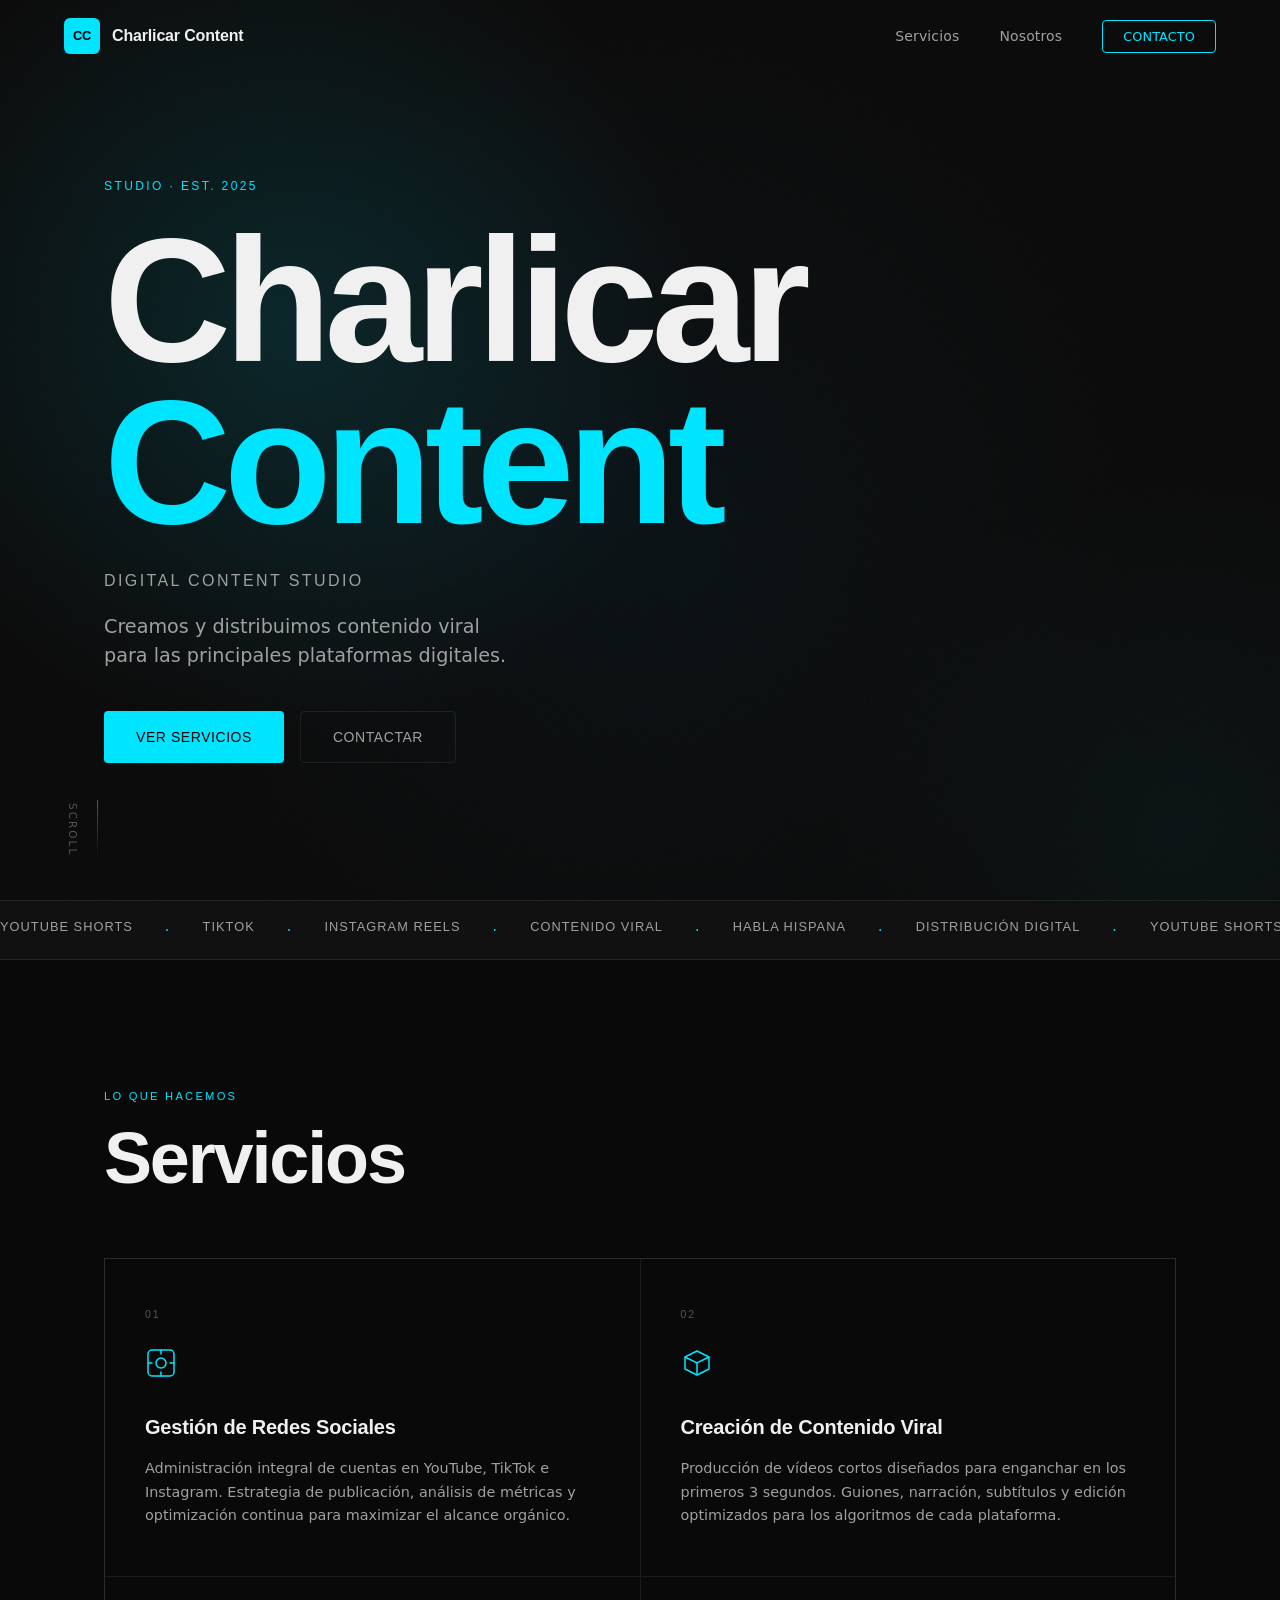
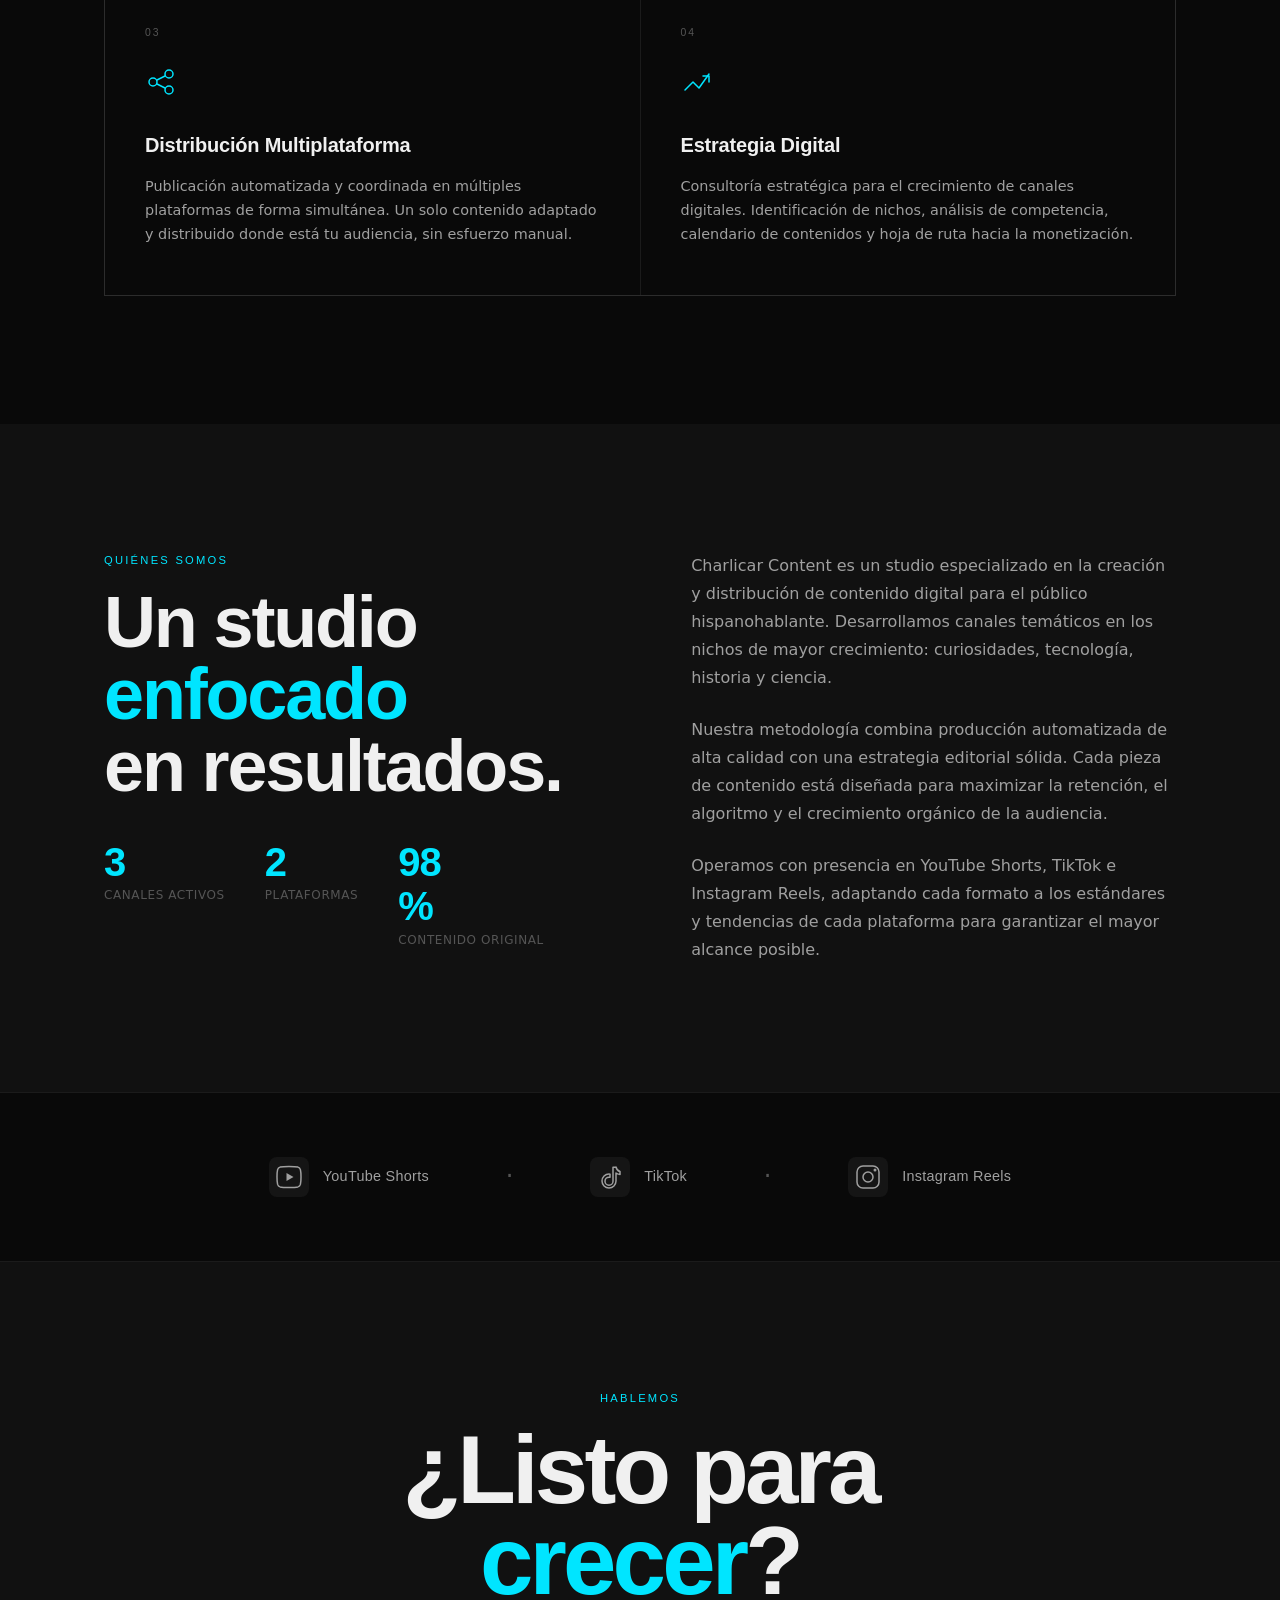
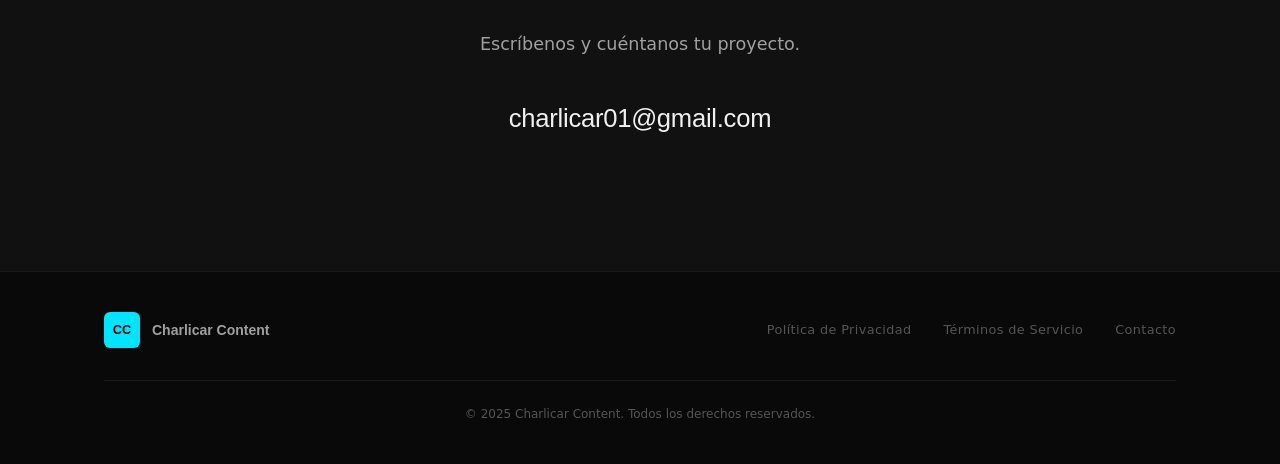
==== charlicar-content/index.html @ 272597f2 "Add files via upload Add files" ====
<!DOCTYPE html>
<html lang="es">
<head>
  <meta charset="UTF-8" />
  <meta name="viewport" content="width=device-width, initial-scale=1.0" />
  <title>Charlicar Content — Digital Content Studio</title>
  <meta name="description" content="Charlicar Content es un studio especializado en creación y distribución de contenido digital viral para las principales plataformas: YouTube, TikTok e Instagram." />
  <meta name="robots" content="index, follow" />
  <meta property="og:title" content="Charlicar Content — Digital Content Studio" />
  <meta property="og:description" content="Creamos y distribuimos contenido viral para las principales plataformas digitales." />
  <meta property="og:type" content="website" />
  <meta property="og:url" content="https://charlicar-content.github.io" />
  <link rel="canonical" href="https://charlicar-content.github.io" />
  <link rel="stylesheet" href="styles.css?v=20260617" />
</head>
<body>

  <!-- ─── NAV ─────────────────────────────────────────────── -->
  <nav class="nav" id="nav" role="navigation" aria-label="Navegación principal">
    <a href="#" class="nav-logo" aria-label="Charlicar Content — inicio">
      <span class="logo-mark">CC</span>
      <span class="logo-name">Charlicar Content</span>
    </a>
    <ul class="nav-links" role="list">
      <li><a href="#servicios">Servicios</a></li>
      <li><a href="#nosotros">Nosotros</a></li>
      <li><a href="#contacto" class="nav-cta">Contacto</a></li>
    </ul>
    <button class="nav-toggle" aria-label="Abrir menú" aria-expanded="false" aria-controls="mobile-menu">
      <span></span><span></span>
    </button>
  </nav>

  <div class="mobile-menu" id="mobile-menu" aria-hidden="true">
    <a href="#servicios">Servicios</a>
    <a href="#nosotros">Nosotros</a>
    <a href="#contacto">Contacto</a>
    <a href="privacy-policy.html">Privacidad</a>
    <a href="terms.html">Términos</a>
  </div>

  <!-- ─── HERO ─────────────────────────────────────────────── -->
  <section class="hero" id="inicio" aria-label="Presentación">
    <div class="hero-gradient" data-gradient aria-hidden="true"></div>
    <div class="hero-grain" aria-hidden="true"></div>
    <div class="hero-inner">
      <p class="hero-kicker" data-reveal>Studio · Est. 2025</p>
      <h1 class="hero-title" data-reveal data-reveal-delay="100">
        Charlicar<br><em>Content</em>
      </h1>
      <p class="hero-tagline" data-reveal data-reveal-delay="200">Digital Content Studio</p>
      <p class="hero-sub" data-reveal data-reveal-delay="300">
        Creamos y distribuimos contenido viral<br>para las principales plataformas digitales.
      </p>
      <div class="hero-actions" data-reveal data-reveal-delay="400">
        <a href="#servicios" class="btn btn-primary">Ver servicios</a>
        <a href="#contacto" class="btn btn-ghost">Contactar</a>
      </div>
    </div>
    <div class="hero-scroll-hint" aria-hidden="true">
      <span>scroll</span>
      <div class="scroll-line"></div>
    </div>
  </section>

  <!-- ─── TICKER ────────────────────────────────────────────── -->
  <div class="ticker" aria-hidden="true">
    <div class="ticker-track">
      <span>YouTube Shorts</span><span class="dot">·</span>
      <span>TikTok</span><span class="dot">·</span>
      <span>Instagram Reels</span><span class="dot">·</span>
      <span>Contenido Viral</span><span class="dot">·</span>
      <span>Habla Hispana</span><span class="dot">·</span>
      <span>Distribución Digital</span><span class="dot">·</span>
      <span>YouTube Shorts</span><span class="dot">·</span>
      <span>TikTok</span><span class="dot">·</span>
      <span>Instagram Reels</span><span class="dot">·</span>
      <span>Contenido Viral</span><span class="dot">·</span>
      <span>Habla Hispana</span><span class="dot">·</span>
      <span>Distribución Digital</span><span class="dot">·</span>
    </div>
  </div>

  <!-- ─── SERVICIOS ─────────────────────────────────────────── -->
  <section class="section servicios" id="servicios" aria-label="Servicios">
    <div class="container">
      <div class="section-header">
        <p class="section-kicker" data-reveal>Lo que hacemos</p>
        <h2 class="section-title" data-reveal data-reveal-delay="80">Servicios</h2>
      </div>
      <div class="services-grid">

        <article class="service-card" data-reveal data-reveal-delay="0">
          <div class="service-number" aria-hidden="true">01</div>
          <div class="service-icon" aria-hidden="true">
            <svg width="32" height="32" viewBox="0 0 32 32" fill="none" aria-hidden="true">
              <rect x="3" y="3" width="26" height="26" rx="4" stroke="currentColor" stroke-width="1.5"/>
              <circle cx="16" cy="16" r="5" stroke="currentColor" stroke-width="1.5"/>
              <path d="M16 3v4M16 25v4M3 16h4M25 16h4" stroke="currentColor" stroke-width="1.5" stroke-linecap="round"/>
            </svg>
          </div>
          <h3 class="service-title">Gestión de Redes Sociales</h3>
          <p class="service-desc">Administración integral de cuentas en YouTube, TikTok e Instagram. Estrategia de publicación, análisis de métricas y optimización continua para maximizar el alcance orgánico.</p>
        </article>

        <article class="service-card" data-reveal data-reveal-delay="100">
          <div class="service-number" aria-hidden="true">02</div>
          <div class="service-icon" aria-hidden="true">
            <svg width="32" height="32" viewBox="0 0 32 32" fill="none" aria-hidden="true">
              <path d="M16 4L4 10v12l12 6 12-6V10L16 4z" stroke="currentColor" stroke-width="1.5" stroke-linejoin="round"/>
              <path d="M4 10l12 6 12-6M16 16v12" stroke="currentColor" stroke-width="1.5"/>
            </svg>
          </div>
          <h3 class="service-title">Creación de Contenido Viral</h3>
          <p class="service-desc">Producción de vídeos cortos diseñados para enganchar en los primeros 3 segundos. Guiones, narración, subtítulos y edición optimizados para los algoritmos de cada plataforma.</p>
        </article>

        <article class="service-card" data-reveal data-reveal-delay="200">
          <div class="service-number" aria-hidden="true">03</div>
          <div class="service-icon" aria-hidden="true">
            <svg width="32" height="32" viewBox="0 0 32 32" fill="none" aria-hidden="true">
              <circle cx="8" cy="16" r="4" stroke="currentColor" stroke-width="1.5"/>
              <circle cx="24" cy="8" r="4" stroke="currentColor" stroke-width="1.5"/>
              <circle cx="24" cy="24" r="4" stroke="currentColor" stroke-width="1.5"/>
              <path d="M12 14l8-4M12 18l8 4" stroke="currentColor" stroke-width="1.5" stroke-linecap="round"/>
            </svg>
          </div>
          <h3 class="service-title">Distribución Multiplataforma</h3>
          <p class="service-desc">Publicación automatizada y coordinada en múltiples plataformas de forma simultánea. Un solo contenido adaptado y distribuido donde está tu audiencia, sin esfuerzo manual.</p>
        </article>

        <article class="service-card" data-reveal data-reveal-delay="300">
          <div class="service-number" aria-hidden="true">04</div>
          <div class="service-icon" aria-hidden="true">
            <svg width="32" height="32" viewBox="0 0 32 32" fill="none" aria-hidden="true">
              <path d="M4 24l8-8 6 6 10-14" stroke="currentColor" stroke-width="1.5" stroke-linecap="round" stroke-linejoin="round"/>
              <path d="M22 10h6v6" stroke="currentColor" stroke-width="1.5" stroke-linecap="round" stroke-linejoin="round"/>
            </svg>
          </div>
          <h3 class="service-title">Estrategia Digital</h3>
          <p class="service-desc">Consultoría estratégica para el crecimiento de canales digitales. Identificación de nichos, análisis de competencia, calendario de contenidos y hoja de ruta hacia la monetización.</p>
        </article>

      </div>
    </div>
  </section>

  <!-- ─── NOSOTROS ──────────────────────────────────────────── -->
  <section class="section nosotros" id="nosotros" aria-label="Sobre nosotros">
    <div class="container">
      <div class="nosotros-inner">
        <div class="nosotros-left">
          <p class="section-kicker" data-reveal>Quiénes somos</p>
          <h2 class="section-title" data-reveal data-reveal-delay="80">Un studio<br><em>enfocado</em><br>en resultados.</h2>
          <div class="stats-row" data-reveal data-reveal-delay="200">
            <div class="stat">
              <span class="stat-num" data-count="4">0</span>
              <span class="stat-label">Canales activos</span>
            </div>
            <div class="stat">
              <span class="stat-num" data-count="3">0</span>
              <span class="stat-label">Plataformas</span>
            </div>
            <div class="stat">
              <span class="stat-num" data-count="100">0</span><span class="stat-suffix">%</span>
              <span class="stat-label">Contenido original</span>
            </div>
          </div>
        </div>
        <div class="nosotros-right" data-reveal data-reveal-delay="150">
          <p class="nosotros-text">
            Charlicar Content es un studio especializado en la creación y distribución de contenido digital para el público hispanohablante. Desarrollamos canales temáticos en los nichos de mayor crecimiento: curiosidades, tecnología, historia y ciencia.
          </p>
          <p class="nosotros-text">
            Nuestra metodología combina producción automatizada de alta calidad con una estrategia editorial sólida. Cada pieza de contenido está diseñada para maximizar la retención, el algoritmo y el crecimiento orgánico de la audiencia.
          </p>
          <p class="nosotros-text">
            Operamos con presencia en YouTube Shorts, TikTok e Instagram Reels, adaptando cada formato a los estándares y tendencias de cada plataforma para garantizar el mayor alcance posible.
          </p>
        </div>
      </div>
    </div>
  </section>

  <!-- ─── PLATAFORMAS ───────────────────────────────────────── -->
  <section class="section plataformas" aria-label="Plataformas">
    <div class="container">
      <div class="platforms-row">
        <div class="platform-item" data-reveal data-reveal-delay="0">
          <svg width="40" height="40" viewBox="0 0 40 40" fill="none" aria-label="YouTube">
            <rect width="40" height="40" rx="8" fill="currentColor" opacity="0.08"/>
            <path d="M32 20c0 0 0 5-0.6 7.4a3.6 3.6 0 0 1-2.5 2.5C26.5 30.5 20 30.5 20 30.5s-6.5 0-8.9-0.6a3.6 3.6 0 0 1-2.5-2.5C8 25 8 20 8 20s0-5 0.6-7.4a3.6 3.6 0 0 1 2.5-2.5C13.5 9.5 20 9.5 20 9.5s6.5 0 8.9 0.6a3.6 3.6 0 0 1 2.5 2.5C32 15 32 20 32 20z" stroke="currentColor" stroke-width="1.5"/>
            <path d="M17.5 24l7-4-7-4v8z" fill="currentColor"/>
          </svg>
          <span>YouTube Shorts</span>
        </div>
        <div class="platform-divider" aria-hidden="true">·</div>
        <div class="platform-item" data-reveal data-reveal-delay="100">
          <svg width="40" height="40" viewBox="0 0 40 40" fill="none" aria-label="TikTok">
            <rect width="40" height="40" rx="8" fill="currentColor" opacity="0.08"/>
            <path d="M26 10c.5 2.5 2 4 4 4.5v3c-1.5-.2-2.8-.7-4-1.5V24a7 7 0 1 1-7-7c.4 0 .7 0 1 .1v3.2c-.3-.1-.7-.1-1-.1a4 4 0 1 0 4 4v-14h3z" stroke="currentColor" stroke-width="1.5" stroke-linejoin="round"/>
          </svg>
          <span>TikTok</span>
        </div>
        <div class="platform-divider" aria-hidden="true">·</div>
        <div class="platform-item" data-reveal data-reveal-delay="200">
          <svg width="40" height="40" viewBox="0 0 40 40" fill="none" aria-label="Instagram">
            <rect width="40" height="40" rx="8" fill="currentColor" opacity="0.08"/>
            <rect x="9" y="9" width="22" height="22" rx="6" stroke="currentColor" stroke-width="1.5"/>
            <circle cx="20" cy="20" r="5" stroke="currentColor" stroke-width="1.5"/>
            <circle cx="27" cy="13" r="1.5" fill="currentColor"/>
          </svg>
          <span>Instagram Reels</span>
        </div>
      </div>
    </div>
  </section>

  <!-- ─── CONTACTO ──────────────────────────────────────────── -->
  <section class="section contacto" id="contacto" aria-label="Contacto">
    <div class="container">
      <div class="contact-inner">
        <p class="section-kicker" data-reveal>Hablemos</p>
        <h2 class="contact-title" data-reveal data-reveal-delay="80">¿Listo para<br><em>crecer</em>?</h2>
        <p class="contact-sub" data-reveal data-reveal-delay="160">Escríbenos y cuéntanos tu proyecto.</p>
        <a href="mailto:charlicar01@gmail.com" class="contact-email" data-reveal data-reveal-delay="240" aria-label="Enviar email a charlicar01@gmail.com">
          charlicar01@gmail.com
        </a>
      </div>
    </div>
  </section>

  <!-- ─── FOOTER ───────────────────────────────────────────── -->
  <footer class="footer" role="contentinfo">
    <div class="container">
      <div class="footer-inner">
        <div class="footer-brand">
          <span class="logo-mark">CC</span>
          <span>Charlicar Content</span>
        </div>
        <nav class="footer-links" aria-label="Pie de página">
          <a href="privacy-policy.html">Política de Privacidad</a>
          <a href="terms.html">Términos de Servicio</a>
          <a href="mailto:charlicar01@gmail.com">Contacto</a>
        </nav>
        <p class="footer-copy">© 2025 Charlicar Content. Todos los derechos reservados.</p>
      </div>
    </div>
  </footer>

  <script defer src="lib/gsap.min.js?v=20260617"></script>
  <script defer src="lib/ScrollTrigger.min.js?v=20260617"></script>
  <script defer src="main.js?v=20260617"></script>
</body>
</html>
---- charlicar-content/styles.css ----
/* ─── RESET & BASE ────────────────────────────────────────── */
*, *::before, *::after { box-sizing: border-box; margin: 0; padding: 0; }

:root {
  --bg:       #090909;
  --bg-2:     #111111;
  --bg-3:     #161616;
  --ink:      #f0f0f0;
  --ink-soft: #a0a0a0;
  --ink-mute: #555555;
  --accent:   #00e5ff;
  --accent-2: #0099bb;
  --line:     rgba(240,240,240,0.08);
  --nav-h:    72px;
  --ease-out: cubic-bezier(0.22, 1, 0.36, 1);
}

html {
  overflow-x: clip;
  scroll-behavior: smooth;
  font-size: 16px;
  background: var(--bg);
  color: var(--ink);
}

body {
  font-family: 'Inter', system-ui, -apple-system, sans-serif;
  line-height: 1.6;
  overflow-x: clip;
  background: var(--bg);
}

@import url('https://fonts.googleapis.com/css2?family=Inter:wght@300;400;500;600&family=Space+Grotesk:wght@400;500;600;700&display=swap');

img { display: block; max-width: 100%; }
a { color: inherit; text-decoration: none; }
ul { list-style: none; }
button { background: none; border: none; cursor: pointer; font: inherit; color: inherit; }

.container {
  max-width: 1200px;
  margin-inline: auto;
  padding-inline: clamp(1.5rem, 5vw, 4rem);
}

/* ─── REVEAL ANIMATIONS ───────────────────────────────────── */
[data-reveal] {
  opacity: 0;
  transform: translateY(32px);
  transition: opacity 0.7s var(--ease-out), transform 0.7s var(--ease-out);
}
[data-reveal].is-visible {
  opacity: 1;
  transform: none;
}
[data-reveal][data-reveal-delay="80"]  { transition-delay: 80ms; }
[data-reveal][data-reveal-delay="100"] { transition-delay: 100ms; }
[data-reveal][data-reveal-delay="150"] { transition-delay: 150ms; }
[data-reveal][data-reveal-delay="160"] { transition-delay: 160ms; }
[data-reveal][data-reveal-delay="200"] { transition-delay: 200ms; }
[data-reveal][data-reveal-delay="240"] { transition-delay: 240ms; }
[data-reveal][data-reveal-delay="300"] { transition-delay: 300ms; }
[data-reveal][data-reveal-delay="400"] { transition-delay: 400ms; }

/* ─── NAV ─────────────────────────────────────────────────── */
.nav {
  position: fixed;
  top: 0; left: 0; right: 0;
  z-index: 100;
  height: var(--nav-h);
  display: flex;
  align-items: center;
  justify-content: space-between;
  padding-inline: clamp(1.5rem, 5vw, 4rem);
  transition: background 0.4s ease, backdrop-filter 0.4s ease, border-bottom 0.4s ease;
}
.nav.is-scrolled {
  background: rgba(9,9,9,0.92);
  backdrop-filter: blur(20px);
  -webkit-backdrop-filter: blur(20px);
  border-bottom: 1px solid var(--line);
}

.nav-logo {
  display: flex;
  align-items: center;
  gap: 0.75rem;
  font-family: 'Space Grotesk', sans-serif;
  font-weight: 600;
  font-size: 1rem;
  letter-spacing: -0.01em;
}
.logo-mark {
  display: inline-flex;
  align-items: center;
  justify-content: center;
  width: 36px; height: 36px;
  background: var(--accent);
  color: #000;
  font-family: 'Space Grotesk', sans-serif;
  font-weight: 700;
  font-size: 0.8rem;
  border-radius: 6px;
  flex-shrink: 0;
}
.logo-name { color: var(--ink); }

.nav-links {
  display: flex;
  align-items: center;
  gap: 2.5rem;
}
.nav-links a {
  font-size: 0.875rem;
  color: var(--ink-soft);
  letter-spacing: 0.01em;
  transition: color 0.2s;
  position: relative;
}
.nav-links a::after {
  content: '';
  position: absolute;
  bottom: -3px; left: 0; right: 0;
  height: 1px;
  background: var(--accent);
  transform: scaleX(0);
  transform-origin: left;
  transition: transform 0.3s var(--ease-out);
}
.nav-links a:hover { color: var(--ink); }
.nav-links a:hover::after { transform: scaleX(1); }

.nav-cta {
  padding: 0.5rem 1.25rem;
  border: 1px solid var(--accent);
  border-radius: 4px;
  color: var(--accent) !important;
  font-size: 0.8rem !important;
  letter-spacing: 0.04em;
  text-transform: uppercase;
  transition: background 0.2s, color 0.2s !important;
}
.nav-cta:hover {
  background: var(--accent);
  color: #000 !important;
}
.nav-cta::after { display: none !important; }

.nav-toggle {
  display: none;
  flex-direction: column;
  gap: 5px;
  padding: 8px;
}
.nav-toggle span {
  display: block;
  width: 22px; height: 2px;
  background: var(--ink);
  border-radius: 2px;
  transition: transform 0.3s, opacity 0.3s;
}
.nav-toggle.is-open span:first-child { transform: translateY(7px) rotate(45deg); }
.nav-toggle.is-open span:last-child  { transform: translateY(-7px) rotate(-45deg); }

.mobile-menu {
  position: fixed;
  inset: 0;
  z-index: 99;
  background: rgba(9,9,9,0.97);
  backdrop-filter: blur(20px);
  display: flex;
  flex-direction: column;
  align-items: center;
  justify-content: center;
  gap: 2.5rem;
  opacity: 0;
  pointer-events: none;
  transition: opacity 0.3s;
}
.mobile-menu.is-open {
  opacity: 1;
  pointer-events: auto;
}
.mobile-menu a {
  font-family: 'Space Grotesk', sans-serif;
  font-size: clamp(1.8rem, 8vw, 3rem);
  font-weight: 600;
  color: var(--ink);
  transition: color 0.2s;
}
.mobile-menu a:hover { color: var(--accent); }

/* ─── HERO ────────────────────────────────────────────────── */
.hero {
  position: relative;
  min-height: 100vh;
  min-height: 100svh;
  display: flex;
  align-items: center;
  overflow: hidden;
  padding-block: calc(var(--nav-h) + 4rem) 6rem;
}

.hero-gradient {
  position: absolute;
  inset: -20%;
  z-index: 0;
  background:
    radial-gradient(circle 700px at var(--mx, 30%) var(--my, 40%),
      rgba(0,229,255,0.12) 0%, transparent 60%),
    radial-gradient(circle 900px at calc(var(--mx, 30%) + 20%) calc(var(--my, 40%) + 15%),
      rgba(0,100,140,0.08) 0%, transparent 55%),
    radial-gradient(circle 600px at 80% 80%,
      rgba(0,229,255,0.04) 0%, transparent 60%);
  transition: background 0.6s ease;
}

.hero-grain {
  position: absolute;
  inset: 0;
  z-index: 1;
  opacity: 0.035;
  pointer-events: none;
  background-image: url("data:image/svg+xml,%3Csvg viewBox='0 0 256 256' xmlns='http://www.w3.org/2000/svg'%3E%3Cfilter id='n'%3E%3CfeTurbulence type='fractalNoise' baseFrequency='0.9' numOctaves='4' stitchTiles='stitch'/%3E%3C/filter%3E%3Crect width='100%25' height='100%25' filter='url(%23n)' opacity='1'/%3E%3C/svg%3E");
  background-size: 200px;
}

.hero-inner {
  position: relative;
  z-index: 2;
  max-width: 1200px;
  margin-inline: auto;
  padding-inline: clamp(1.5rem, 5vw, 4rem);
  width: 100%;
}

.hero-kicker {
  font-size: 0.75rem;
  letter-spacing: 0.2em;
  text-transform: uppercase;
  color: var(--accent);
  margin-bottom: 1.5rem;
  font-family: 'Space Grotesk', sans-serif;
  font-weight: 500;
}

.hero-title {
  font-family: 'Space Grotesk', sans-serif;
  font-size: clamp(4rem, 14vw, 11rem);
  font-weight: 700;
  line-height: 0.92;
  letter-spacing: -0.04em;
  color: var(--ink);
  margin-bottom: 1.5rem;
  text-wrap: balance;
}
.hero-title em {
  font-style: normal;
  color: var(--accent);
}

.hero-tagline {
  font-family: 'Space Grotesk', sans-serif;
  font-size: clamp(0.8rem, 1.5vw, 1rem);
  letter-spacing: 0.15em;
  text-transform: uppercase;
  color: var(--ink-soft);
  margin-bottom: 1.25rem;
}

.hero-sub {
  font-size: clamp(1rem, 2vw, 1.2rem);
  color: var(--ink-soft);
  max-width: 44ch;
  line-height: 1.5;
  margin-bottom: 2.5rem;
}

.hero-actions {
  display: flex;
  gap: 1rem;
  flex-wrap: wrap;
}

.btn {
  display: inline-flex;
  align-items: center;
  gap: 0.5rem;
  padding: 0.875rem 2rem;
  border-radius: 4px;
  font-family: 'Space Grotesk', sans-serif;
  font-size: 0.875rem;
  font-weight: 500;
  letter-spacing: 0.04em;
  text-transform: uppercase;
  transition: transform 0.2s var(--ease-out), background 0.2s, color 0.2s, box-shadow 0.2s;
}
.btn:hover { transform: translateY(-2px); }

.btn-primary {
  background: var(--accent);
  color: #000;
}
.btn-primary:hover {
  background: #fff;
  box-shadow: 0 8px 32px rgba(0,229,255,0.25);
}
.btn-ghost {
  border: 1px solid var(--line);
  color: var(--ink-soft);
}
.btn-ghost:hover {
  border-color: var(--ink-soft);
  color: var(--ink);
}

.hero-scroll-hint {
  position: absolute;
  bottom: 2.5rem;
  left: clamp(1.5rem, 5vw, 4rem);
  display: flex;
  align-items: center;
  gap: 1rem;
  z-index: 2;
}
.hero-scroll-hint span {
  font-size: 0.65rem;
  letter-spacing: 0.2em;
  text-transform: uppercase;
  color: var(--ink-mute);
  writing-mode: vertical-lr;
}
.scroll-line {
  width: 1px;
  height: 60px;
  background: linear-gradient(to bottom, var(--ink-mute), transparent);
  animation: scrollPulse 2s ease-in-out infinite;
}
@keyframes scrollPulse {
  0%, 100% { opacity: 0.3; transform: scaleY(1); }
  50%       { opacity: 1;   transform: scaleY(0.6); }
}

/* ─── TICKER ──────────────────────────────────────────────── */
.ticker {
  overflow: hidden;
  border-block: 1px solid var(--line);
  padding-block: 1rem;
  background: var(--bg-2);
}
.ticker-track {
  display: flex;
  gap: 2rem;
  width: max-content;
  animation: ticker 28s linear infinite;
}
.ticker-track span {
  font-family: 'Space Grotesk', sans-serif;
  font-size: 0.8rem;
  letter-spacing: 0.08em;
  text-transform: uppercase;
  color: var(--ink-soft);
  white-space: nowrap;
}
.ticker-track .dot {
  color: var(--accent);
  font-size: 1rem;
}
@keyframes ticker {
  from { transform: translateX(0); }
  to   { transform: translateX(-50%); }
}

/* ─── SECTION BASE ────────────────────────────────────────── */
.section {
  padding-block: clamp(5rem, 10vw, 9rem);
}

.section-kicker {
  font-size: 0.7rem;
  letter-spacing: 0.2em;
  text-transform: uppercase;
  color: var(--accent);
  margin-bottom: 1rem;
  font-family: 'Space Grotesk', sans-serif;
  font-weight: 500;
}

.section-title {
  font-family: 'Space Grotesk', sans-serif;
  font-size: clamp(2.5rem, 6vw, 4.5rem);
  font-weight: 700;
  line-height: 1;
  letter-spacing: -0.03em;
  margin-bottom: 4rem;
}
.section-title em {
  font-style: normal;
  color: var(--accent);
}

.section-header { margin-bottom: 4rem; }
.section-header .section-title { margin-bottom: 0; }

/* ─── SERVICIOS ───────────────────────────────────────────── */
.servicios { background: var(--bg); }

.services-grid {
  display: grid;
  grid-template-columns: repeat(2, 1fr);
  gap: 1px;
  background: var(--line);
  border: 1px solid var(--line);
}

.service-card {
  position: relative;
  padding: 3rem 2.5rem;
  background: var(--bg);
  transition: background 0.3s;
  overflow: hidden;
}
.service-card::before {
  content: '';
  position: absolute;
  inset: 0;
  background: radial-gradient(circle 300px at var(--cx, 50%) var(--cy, 50%),
    rgba(0,229,255,0.04), transparent 70%);
  opacity: 0;
  transition: opacity 0.4s;
}
.service-card:hover::before { opacity: 1; }
.service-card:hover { background: var(--bg-2); }

.service-number {
  font-family: 'Space Grotesk', sans-serif;
  font-size: 0.65rem;
  letter-spacing: 0.2em;
  color: var(--ink-mute);
  margin-bottom: 1.5rem;
}

.service-icon {
  color: var(--accent);
  margin-bottom: 1.5rem;
}

.service-title {
  font-family: 'Space Grotesk', sans-serif;
  font-size: 1.25rem;
  font-weight: 600;
  color: var(--ink);
  margin-bottom: 0.875rem;
  letter-spacing: -0.01em;
}

.service-desc {
  font-size: 0.9rem;
  color: var(--ink-soft);
  line-height: 1.65;
}

/* ─── NOSOTROS ────────────────────────────────────────────── */
.nosotros { background: var(--bg-2); }

.nosotros-inner {
  display: grid;
  grid-template-columns: 1fr 1fr;
  gap: clamp(3rem, 8vw, 8rem);
  align-items: start;
}

.nosotros-left .section-title { margin-bottom: 2.5rem; }

.stats-row {
  display: flex;
  gap: 2.5rem;
  flex-wrap: wrap;
}
.stat { display: flex; flex-direction: column; gap: 0.3rem; }
.stat-num {
  font-family: 'Space Grotesk', sans-serif;
  font-size: 2.5rem;
  font-weight: 700;
  color: var(--accent);
  line-height: 1;
  letter-spacing: -0.03em;
}
.stat-suffix {
  font-family: 'Space Grotesk', sans-serif;
  font-size: 2.5rem;
  font-weight: 700;
  color: var(--accent);
  line-height: 1;
}
.stat-label {
  font-size: 0.75rem;
  color: var(--ink-mute);
  letter-spacing: 0.05em;
  text-transform: uppercase;
}

.nosotros-text {
  font-size: 1rem;
  color: var(--ink-soft);
  line-height: 1.75;
  margin-bottom: 1.5rem;
}
.nosotros-text:last-child { margin-bottom: 0; }

/* ─── PLATAFORMAS ─────────────────────────────────────────── */
.plataformas {
  padding-block: 4rem;
  border-block: 1px solid var(--line);
  background: var(--bg);
}

.platforms-row {
  display: flex;
  align-items: center;
  justify-content: center;
  gap: clamp(2rem, 6vw, 5rem);
  flex-wrap: wrap;
}
.platform-item {
  display: flex;
  align-items: center;
  gap: 0.875rem;
  color: var(--ink-soft);
  font-family: 'Space Grotesk', sans-serif;
  font-size: 0.9rem;
  font-weight: 500;
  letter-spacing: 0.02em;
  transition: color 0.2s;
}
.platform-item:hover { color: var(--ink); }
.platform-divider {
  font-size: 1.5rem;
  color: var(--ink-mute);
}

/* ─── CONTACTO ────────────────────────────────────────────── */
.contacto { background: var(--bg-2); text-align: center; }

.contact-inner { max-width: 800px; margin-inline: auto; }

.contacto .section-kicker { justify-content: center; display: flex; }

.contact-title {
  font-family: 'Space Grotesk', sans-serif;
  font-size: clamp(3rem, 8vw, 6rem);
  font-weight: 700;
  line-height: 0.95;
  letter-spacing: -0.04em;
  margin-bottom: 1.5rem;
}
.contact-title em { font-style: normal; color: var(--accent); }

.contact-sub {
  font-size: 1.1rem;
  color: var(--ink-soft);
  margin-bottom: 2.5rem;
}

.contact-email {
  display: inline-block;
  font-family: 'Space Grotesk', sans-serif;
  font-size: clamp(1.1rem, 3vw, 1.6rem);
  font-weight: 500;
  color: var(--ink);
  letter-spacing: -0.01em;
  position: relative;
  padding-bottom: 4px;
  transition: color 0.2s;
}
.contact-email::after {
  content: '';
  position: absolute;
  bottom: 0; left: 0; right: 0;
  height: 2px;
  background: var(--accent);
  transform: scaleX(0);
  transform-origin: left;
  transition: transform 0.4s var(--ease-out);
}
.contact-email:hover { color: var(--accent); }
.contact-email:hover::after { transform: scaleX(1); }

/* ─── FOOTER ──────────────────────────────────────────────── */
.footer {
  padding-block: 2.5rem;
  border-top: 1px solid var(--line);
  background: var(--bg);
}
.footer-inner {
  display: flex;
  align-items: center;
  justify-content: space-between;
  gap: 1.5rem;
  flex-wrap: wrap;
}
.footer-brand {
  display: flex;
  align-items: center;
  gap: 0.75rem;
  font-family: 'Space Grotesk', sans-serif;
  font-size: 0.875rem;
  font-weight: 600;
  color: var(--ink-soft);
}
.footer-links {
  display: flex;
  gap: 2rem;
  flex-wrap: wrap;
}
.footer-links a {
  font-size: 0.8rem;
  color: var(--ink-mute);
  letter-spacing: 0.03em;
  transition: color 0.2s;
}
.footer-links a:hover { color: var(--accent); }
.footer-copy {
  font-size: 0.75rem;
  color: var(--ink-mute);
  width: 100%;
  text-align: center;
  margin-top: 0.5rem;
  border-top: 1px solid var(--line);
  padding-top: 1.5rem;
}

/* ─── RESPONSIVE ──────────────────────────────────────────── */
@media (max-width: 900px) {
  .services-grid { grid-template-columns: 1fr; }
  .nosotros-inner { grid-template-columns: 1fr; gap: 3rem; }
  .nav-links { display: none; }
  .nav-toggle { display: flex; }
  .platform-divider { display: none; }
  .platforms-row { gap: 2rem; }
}

@media (max-width: 600px) {
  .hero-title { letter-spacing: -0.03em; }
  .footer-inner { flex-direction: column; align-items: flex-start; }
  .footer-copy { text-align: left; }
  .stats-row { gap: 1.5rem; }
}
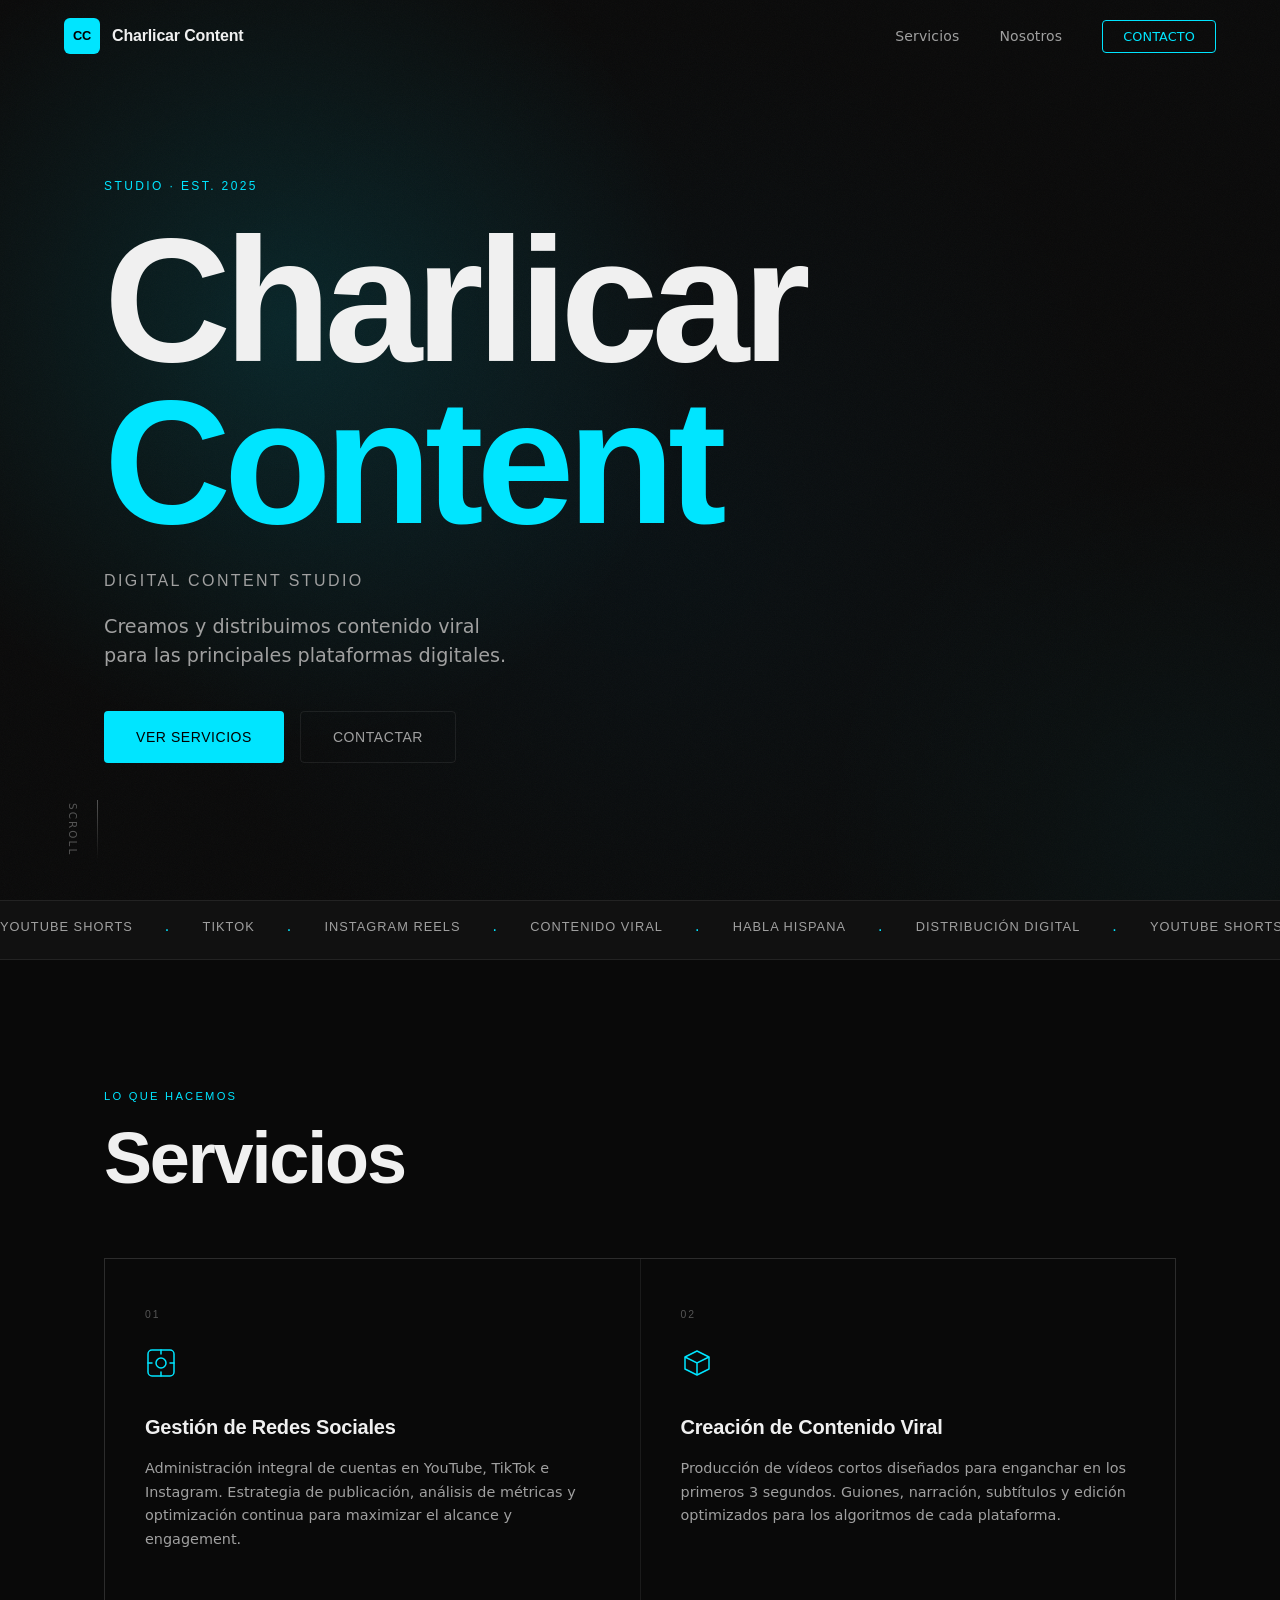
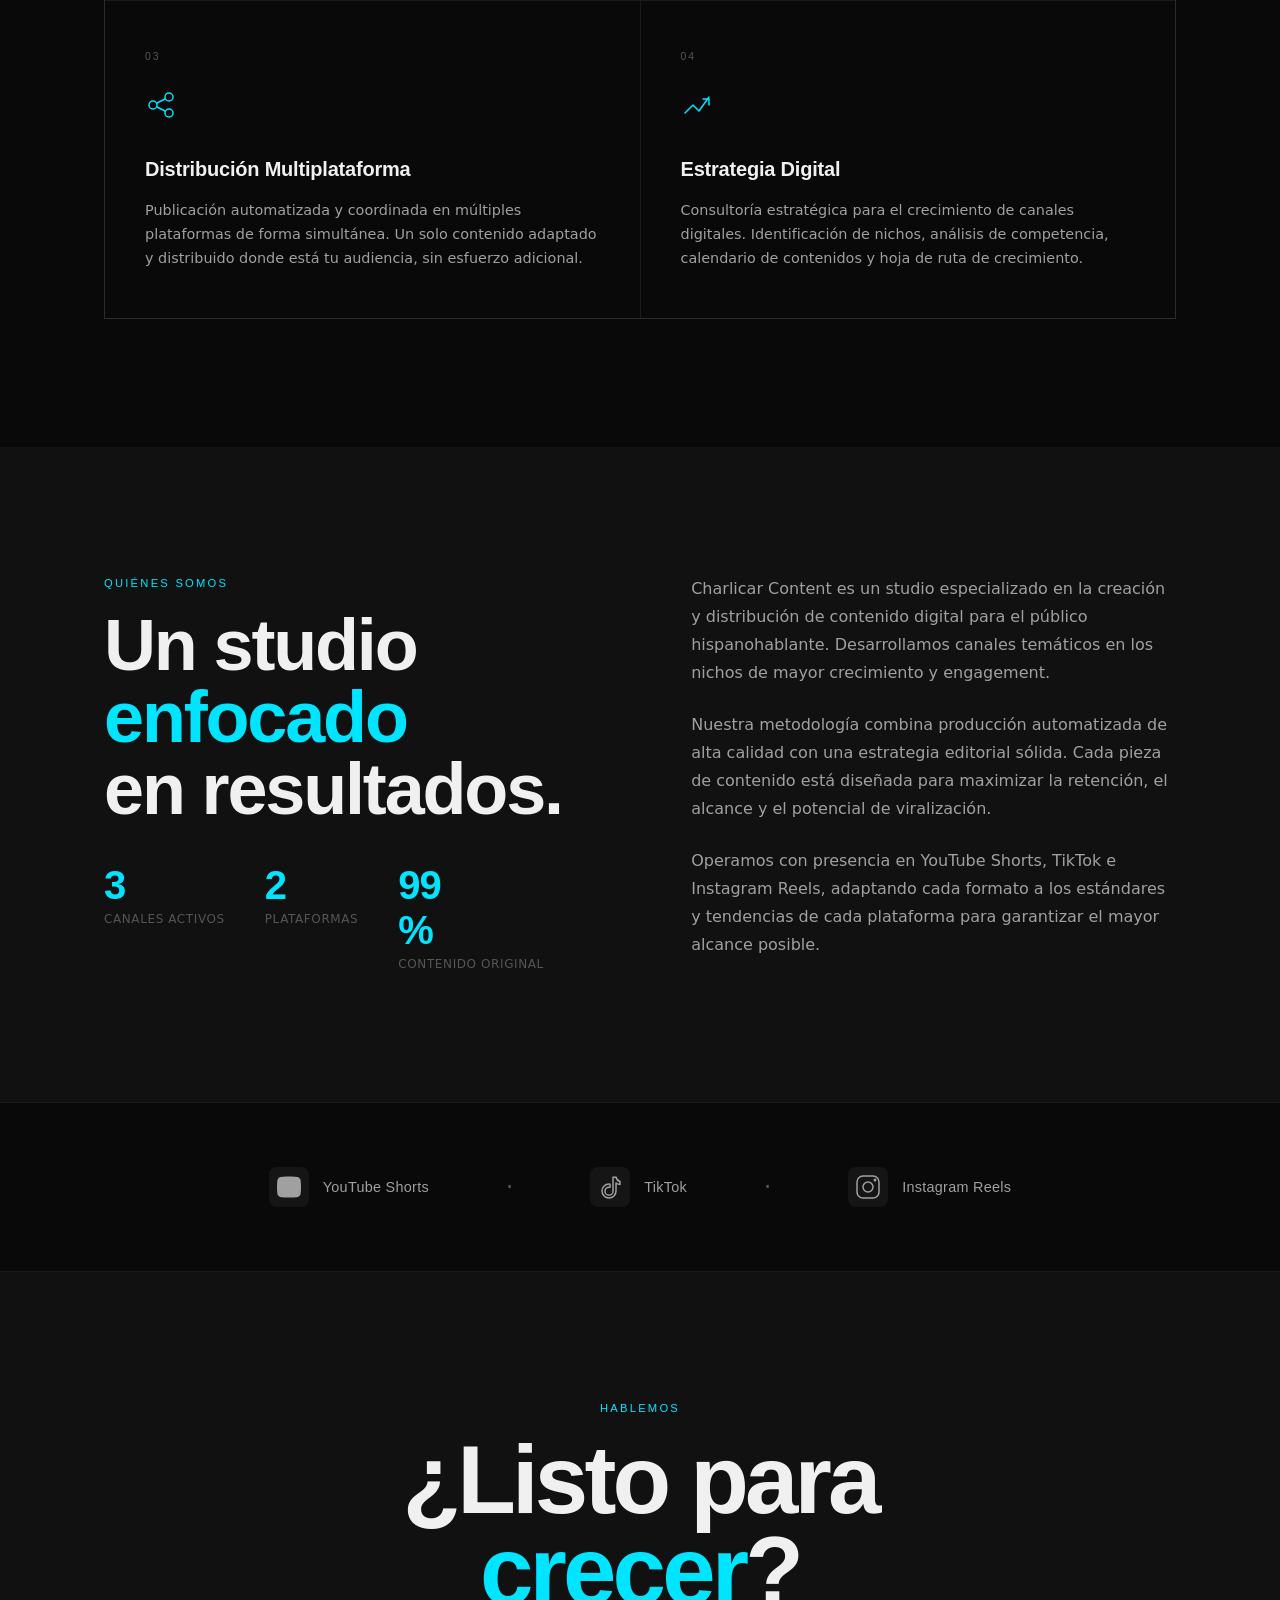
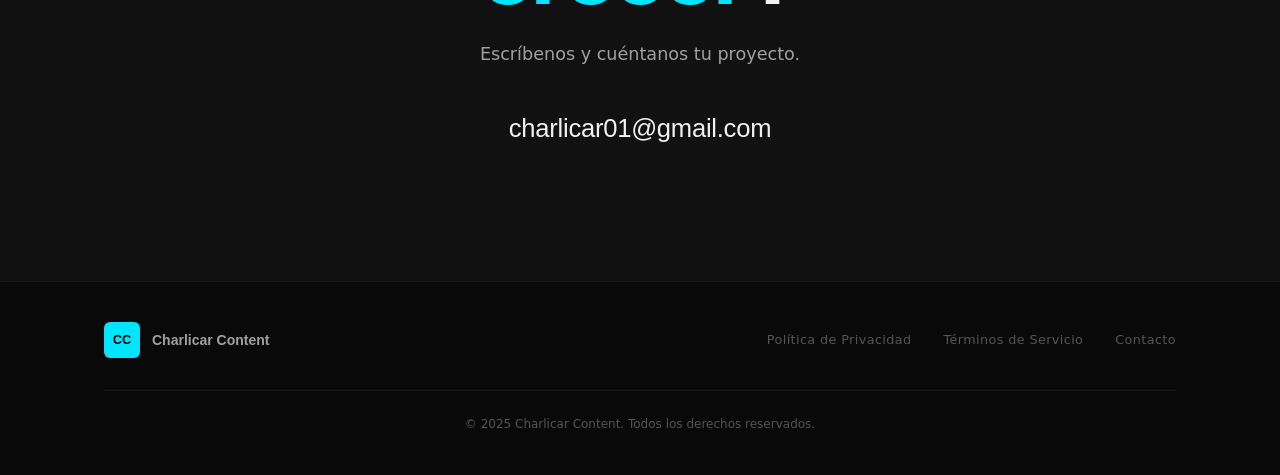
==== commit 94ac7a42: "Add root favicon as primary icon in charlicar-content index" ====
--- a/charlicar-content/index.html
+++ b/charlicar-content/index.html
@@ -11,6 +11,7 @@
   <meta property="og:type" content="website" />
   <meta property="og:url" content="https://charlicar-content.github.io" />
   <link rel="canonical" href="https://charlicar-content.github.io" />
+  <link rel="icon" type="image/png" href="../favicon.png" />
   <link rel="stylesheet" href="styles.css?v=20260617" />
 </head>
 <body>
@@ -100,7 +101,7 @@
             </svg>
           </div>
           <h3 class="service-title">Gestión de Redes Sociales</h3>
-          <p class="service-desc">Administración integral de cuentas en YouTube, TikTok e Instagram. Estrategia de publicación, análisis de métricas y optimización continua para maximizar el alcance orgánico.</p>
+          <p class="service-desc">Administración integral de cuentas en YouTube, TikTok e Instagram. Estrategia de publicación, análisis de métricas y optimización continua para maximizar el alcance y engagement.</p>
         </article>
 
         <article class="service-card" data-reveal data-reveal-delay="100">
@@ -126,7 +127,7 @@
             </svg>
           </div>
           <h3 class="service-title">Distribución Multiplataforma</h3>
-          <p class="service-desc">Publicación automatizada y coordinada en múltiples plataformas de forma simultánea. Un solo contenido adaptado y distribuido donde está tu audiencia, sin esfuerzo manual.</p>
+          <p class="service-desc">Publicación automatizada y coordinada en múltiples plataformas de forma simultánea. Un solo contenido adaptado y distribuido donde está tu audiencia, sin esfuerzo adicional.</p>
         </article>
 
         <article class="service-card" data-reveal data-reveal-delay="300">
@@ -138,7 +139,7 @@
             </svg>
           </div>
           <h3 class="service-title">Estrategia Digital</h3>
-          <p class="service-desc">Consultoría estratégica para el crecimiento de canales digitales. Identificación de nichos, análisis de competencia, calendario de contenidos y hoja de ruta hacia la monetización.</p>
+          <p class="service-desc">Consultoría estratégica para el crecimiento de canales digitales. Identificación de nichos, análisis de competencia, calendario de contenidos y hoja de ruta de crecimiento.</p>
         </article>
 
       </div>
@@ -169,10 +170,10 @@
         </div>
         <div class="nosotros-right" data-reveal data-reveal-delay="150">
           <p class="nosotros-text">
-            Charlicar Content es un studio especializado en la creación y distribución de contenido digital para el público hispanohablante. Desarrollamos canales temáticos en los nichos de mayor crecimiento: curiosidades, tecnología, historia y ciencia.
+            Charlicar Content es un studio especializado en la creación y distribución de contenido digital para el público hispanohablante. Desarrollamos canales temáticos en los nichos de mayor crecimiento y engagement.
           </p>
           <p class="nosotros-text">
-            Nuestra metodología combina producción automatizada de alta calidad con una estrategia editorial sólida. Cada pieza de contenido está diseñada para maximizar la retención, el algoritmo y el crecimiento orgánico de la audiencia.
+            Nuestra metodología combina producción automatizada de alta calidad con una estrategia editorial sólida. Cada pieza de contenido está diseñada para maximizar la retención, el alcance y el potencial de viralización.
           </p>
           <p class="nosotros-text">
             Operamos con presencia en YouTube Shorts, TikTok e Instagram Reels, adaptando cada formato a los estándares y tendencias de cada plataforma para garantizar el mayor alcance posible.
@@ -189,7 +190,7 @@
         <div class="platform-item" data-reveal data-reveal-delay="0">
           <svg width="40" height="40" viewBox="0 0 40 40" fill="none" aria-label="YouTube">
             <rect width="40" height="40" rx="8" fill="currentColor" opacity="0.08"/>
-            <path d="M32 20c0 0 0 5-0.6 7.4a3.6 3.6 0 0 1-2.5 2.5C26.5 30.5 20 30.5 20 30.5s-6.5 0-8.9-0.6a3.6 3.6 0 0 1-2.5-2.5C8 25 8 20 8 20s0-5 0.6-7.4a3.6 3.6 0 0 1 2.5-2.5C13.5 9.5 20 9.5 20 9.5s6.5 0 8.9 0.6a3.6 3.6 0 0 1 2.5 2.5C32 15 32 20 32 20z" stroke="currentColor" stroke-width="1.5"/>
+            <path d="M32 20c0 0 0 5-0.6 7.4a3.6 3.6 0 0 1-2.5 2.5C26.5 30.5 20 30.5 20 30.5s-6.5 0-8.9-0.6a3.6 3.6 0 0 1-2.5-2.5C8 25 8 20 8 20s0-5 0.6-7.4a3.6 3.6 0 0 1 2.5-2.5C13.5 9.5 20 9.5 20 9.5s6.5 0 8.9 0.6a3.6 3.6 0 0 1 2.5 2.5C32 15 32 20 32 20z" fill="currentColor"/>
             <path d="M17.5 24l7-4-7-4v8z" fill="currentColor"/>
           </svg>
           <span>YouTube Shorts</span>
@@ -198,7 +199,7 @@
         <div class="platform-item" data-reveal data-reveal-delay="100">
           <svg width="40" height="40" viewBox="0 0 40 40" fill="none" aria-label="TikTok">
             <rect width="40" height="40" rx="8" fill="currentColor" opacity="0.08"/>
-            <path d="M26 10c.5 2.5 2 4 4 4.5v3c-1.5-.2-2.8-.7-4-1.5V24a7 7 0 1 1-7-7c.4 0 .7 0 1 .1v3.2c-.3-.1-.7-.1-1-.1a4 4 0 1 0 4 4v-14h3z" stroke="currentColor" stroke-width="1.5" stroke-linejoin="round"/>
+            <path d="M26 10c.5 2.5 2 4 4 4.5v3c-1.5-.2-2.8-.7-4-1.5V24a7 7 0 1 1-7-7c.4 0 .7 0 1 .1v3.2c-.3-.1-.7-.1-1-.1a4 4 0 1 0 4 4v-14h3z" stroke="currentColor" stroke-width="1.5" stroke-linecap="round" stroke-linejoin="round"/>
           </svg>
           <span>TikTok</span>
         </div>
